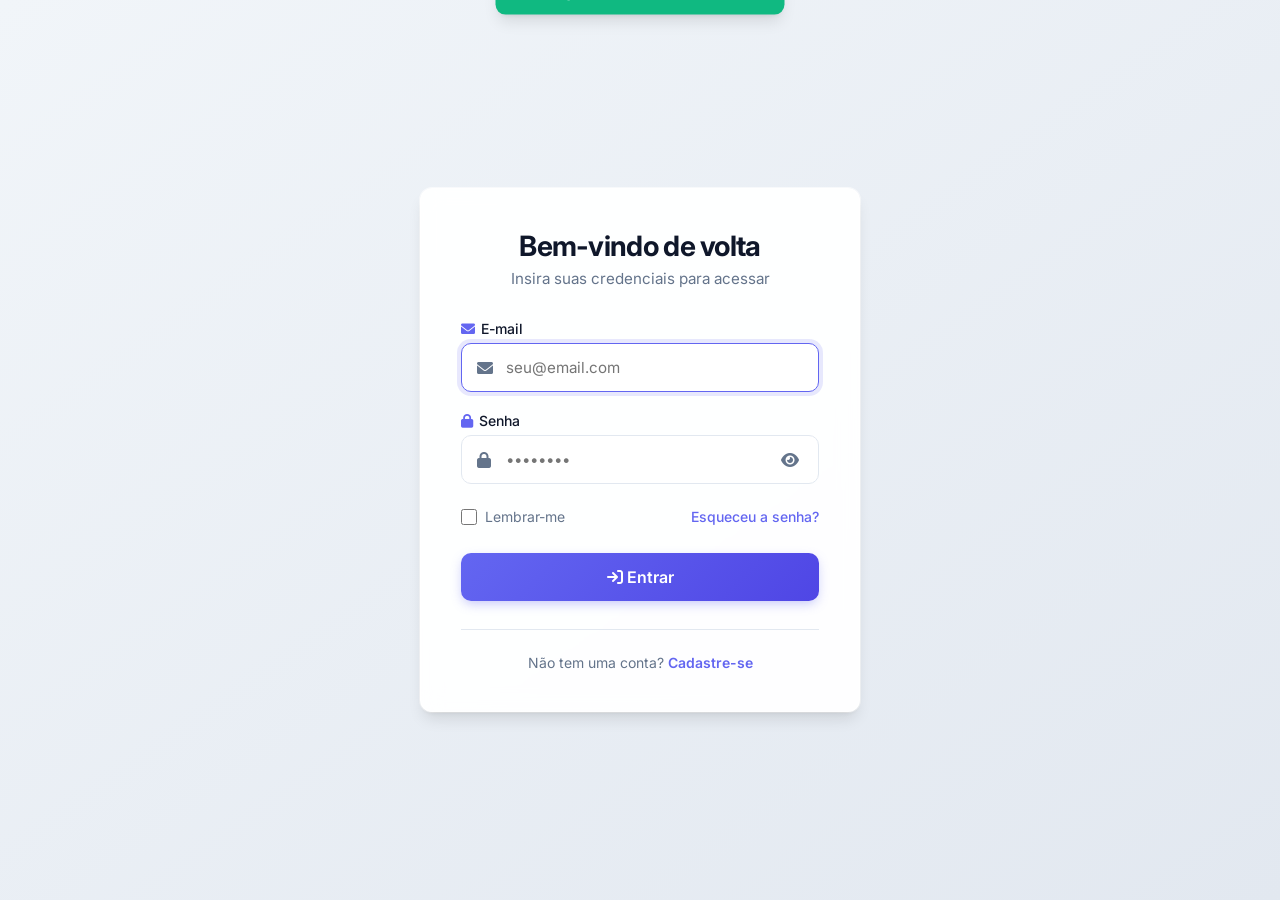
==== index.html @ b6745d06 "subindo first commit gitlab" ====
<!DOCTYPE html>
<html lang="pt-BR">
<head>
    <meta charset="UTF-8">
    <meta name="viewport" content="width=device-width, initial-scale=1.0">
    <title>Login | Acesso Profissional</title>
    
    <!-- Fonte moderna -->
    <link rel="preconnect" href="https://fonts.googleapis.com">
    <link rel="preconnect" href="https://fonts.gstatic.com" crossorigin>
    <link href="https://fonts.googleapis.com/css2?family=Inter:opsz,wght@14..32,400;14..32,500;14..32,600;14..32,700&display=swap" rel="stylesheet">
    
    <!-- Ícones Font Awesome -->
    <link rel="stylesheet" href="https://cdnjs.cloudflare.com/ajax/libs/font-awesome/6.0.0-beta3/css/all.min.css">
    
    <!-- CSS externo -->
    <link rel="stylesheet" href="style.css">
</head>
<body>

    <!-- Toast de sucesso -->
    <div class="toast" id="toast">
        <i class="fas fa-check-circle"></i>
        <span id="toastMessage">Login realizado com sucesso!</span>
    </div>

    <!-- Card de Login -->
    <div class="login-card">
        <div class="login-header">
            <h1>Bem-vindo de volta</h1>
            <p>Insira suas credenciais para acessar</p>
        </div>

        <form class="login-form" id="loginForm" novalidate>
            <!-- Campo Email -->
            <div class="input-group">
                <label for="email">
                    <i class="fas fa-envelope"></i>
                    E-mail
                </label>
                <div class="input-wrapper" id="emailWrapper">
                    <i class="fas fa-envelope input-icon"></i>
                    <input 
                        type="email" 
                        id="email" 
                        name="email" 
                        placeholder="seu@email.com" 
                        autocomplete="email"
                        required
                    >
                </div>
                <div class="error-message" id="emailError">
                    <i class="fas fa-circle-exclamation"></i>
                    <span>Por favor, insira um e-mail válido.</span>
                </div>
            </div>

            <!-- Campo Senha -->
            <div class="input-group">
                <label for="password">
                    <i class="fas fa-lock"></i>
                    Senha
                </label>
                <div class="input-wrapper" id="passwordWrapper">
                    <i class="fas fa-lock input-icon"></i>
                    <input 
                        type="password" 
                        id="password" 
                        name="password" 
                        placeholder="••••••••" 
                        autocomplete="current-password"
                        required
                    >
                    <button type="button" class="toggle-password" id="togglePassword" aria-label="Mostrar senha">
                        <i class="fas fa-eye"></i>
                    </button>
                </div>
                <div class="error-message" id="passwordError">
                    <i class="fas fa-circle-exclamation"></i>
                    <span>A senha deve ter pelo menos 6 caracteres.</span>
                </div>
            </div>

            <!-- Opções -->
            <div class="form-options">
                <label class="checkbox-label">
                    <input type="checkbox" id="rememberMe" name="rememberMe">
                    Lembrar-me
                </label>
                <a href="#" class="forgot-link">Esqueceu a senha?</a>
            </div>

            <!-- Botão de Login -->
            <button type="submit" class="btn-login" id="loginBtn">
                <span class="spinner"></span>
                <span class="btn-text">
                    <i class="fas fa-arrow-right-to-bracket"></i>
                    Entrar
                </span>
            </button>
        </form>

        <div class="login-footer">
            Não tem uma conta? <a href="#">Cadastre-se</a>
        </div>
    </div>

    <!-- JS externo -->
    <script src="script.js"></script>
</body>
</html>
---- style.css ----
/* ============================================
   RESET E VARIÁVEIS GLOBAIS
   ============================================ */
* {
    margin: 0;
    padding: 0;
    box-sizing: border-box;
}

:root {
    --primary: #6366f1;
    --primary-dark: #4f46e5;
    --primary-light: #818cf8;
    --gray-bg: #f8fafc;
    --gray-border: #e2e8f0;
    --gray-text: #64748b;
    --dark-text: #0f172a;
    --error: #ef4444;
    --success: #10b981;
    --shadow-sm: 0 1px 2px 0 rgb(0 0 0 / 0.05);
    --shadow-md: 0 4px 6px -1px rgb(0 0 0 / 0.1), 0 2px 4px -2px rgb(0 0 0 / 0.1);
    --shadow-lg: 0 10px 15px -3px rgb(0 0 0 / 0.1), 0 4px 6px -4px rgb(0 0 0 / 0.1);
    --radius: 12px;
}

body {
    font-family: 'Inter', sans-serif;
    background: linear-gradient(145deg, #f1f5f9 0%, #e2e8f0 100%);
    min-height: 100vh;
    display: flex;
    align-items: center;
    justify-content: center;
    padding: 1.5rem;
    color: var(--dark-text);
}

/* ============================================
   CARD PRINCIPAL
   ============================================ */
.login-card {
    background: rgba(255, 255, 255, 0.95);
    backdrop-filter: blur(10px);
    -webkit-backdrop-filter: blur(10px);
    border-radius: var(--radius);
    box-shadow: var(--shadow-lg), 0 0 0 1px rgba(255, 255, 255, 0.6);
    width: 100%;
    max-width: 440px;
    padding: 2.5rem;
    transition: transform 0.2s ease, box-shadow 0.2s ease;
    border: 1px solid rgba(255, 255, 255, 0.8);
}

.login-card:hover {
    box-shadow: 0 20px 25px -5px rgb(0 0 0 / 0.1), 0 8px 10px -6px rgb(0 0 0 / 0.1);
}

/* ============================================
   CABEÇALHO
   ============================================ */
.login-header {
    text-align: center;
    margin-bottom: 2rem;
}

.login-header .logo {
    display: inline-flex;
    align-items: center;
    justify-content: center;
    width: 56px;
    height: 56px;
    background: linear-gradient(135deg, var(--primary) 0%, var(--primary-dark) 100%);
    border-radius: 16px;
    color: white;
    font-size: 1.75rem;
    margin-bottom: 1rem;
    box-shadow: 0 8px 16px -4px rgba(99, 102, 241, 0.3);
}

.login-header h1 {
    font-size: 1.75rem;
    font-weight: 700;
    letter-spacing: -0.025em;
    color: var(--dark-text);
    margin-bottom: 0.375rem;
}

.login-header p {
    color: var(--gray-text);
    font-size: 0.95rem;
    font-weight: 400;
}

/* ============================================
   FORMULÁRIO
   ============================================ */
.login-form {
    display: flex;
    flex-direction: column;
    gap: 1.25rem;
}

.input-group {
    display: flex;
    flex-direction: column;
    gap: 0.375rem;
}

.input-group label {
    font-size: 0.875rem;
    font-weight: 500;
    color: var(--dark-text);
    display: flex;
    align-items: center;
    gap: 0.375rem;
}

.input-group label i {
    color: var(--primary);
    font-size: 0.875rem;
}

.input-wrapper {
    position: relative;
    display: flex;
    align-items: center;
}

.input-wrapper i.input-icon {
    position: absolute;
    left: 1rem;
    color: var(--gray-text);
    font-size: 1rem;
    transition: color 0.2s;
    pointer-events: none;
}

.input-wrapper input {
    width: 100%;
    padding: 0.875rem 1rem 0.875rem 2.75rem;
    font-family: 'Inter', sans-serif;
    font-size: 0.95rem;
    border: 1.5px solid var(--gray-border);
    border-radius: 10px;
    background: white;
    transition: all 0.2s ease;
    color: var(--dark-text);
    outline: none;
}

.input-wrapper input:hover {
    border-color: #cbd5e1;
}

.input-wrapper input:focus {
    border-color: var(--primary);
    box-shadow: 0 0 0 4px rgba(99, 102, 241, 0.15);
}

.input-wrapper input:focus + i.input-icon {
    color: var(--primary);
}

/* Estado de erro */
.input-wrapper.error input {
    border-color: var(--error);
    box-shadow: 0 0 0 4px rgba(239, 68, 68, 0.1);
}

.input-wrapper.error i.input-icon {
    color: var(--error);
}

.error-message {
    font-size: 0.75rem;
    color: var(--error);
    margin-top: 0.25rem;
    display: none;
    align-items: center;
    gap: 0.25rem;
}

.error-message.show {
    display: flex;
}

/* ============================================
   BOTÃO DE MOSTRAR SENHA
   ============================================ */
.toggle-password {
    position: absolute;
    right: 1rem;
    background: none;
    border: none;
    color: var(--gray-text);
    cursor: pointer;
    font-size: 1rem;
    padding: 0.25rem;
    display: flex;
    align-items: center;
    justify-content: center;
    transition: color 0.2s;
}

.toggle-password:hover {
    color: var(--primary);
}

/* ============================================
   OPÇÕES EXTRAS
   ============================================ */
.form-options {
    display: flex;
    align-items: center;
    justify-content: space-between;
    margin-top: 0.25rem;
}

.checkbox-label {
    display: flex;
    align-items: center;
    gap: 0.5rem;
    font-size: 0.875rem;
    color: var(--gray-text);
    cursor: pointer;
    user-select: none;
}

.checkbox-label input[type="checkbox"] {
    width: 1rem;
    height: 1rem;
    accent-color: var(--primary);
    cursor: pointer;
    border-radius: 4px;
}

.forgot-link {
    font-size: 0.875rem;
    color: var(--primary);
    text-decoration: none;
    font-weight: 500;
    transition: color 0.2s;
}

.forgot-link:hover {
    color: var(--primary-dark);
    text-decoration: underline;
}

/* ============================================
   BOTÃO DE LOGIN
   ============================================ */
.btn-login {
    width: 100%;
    padding: 0.875rem 1.5rem;
    background: linear-gradient(135deg, var(--primary) 0%, var(--primary-dark) 100%);
    color: white;
    border: none;
    border-radius: 10px;
    font-family: 'Inter', sans-serif;
    font-size: 1rem;
    font-weight: 600;
    cursor: pointer;
    transition: all 0.2s ease;
    display: flex;
    align-items: center;
    justify-content: center;
    gap: 0.5rem;
    box-shadow: 0 4px 12px -2px rgba(99, 102, 241, 0.4);
    margin-top: 0.5rem;
    position: relative;
    overflow: hidden;
}

.btn-login:hover:not(:disabled) {
    transform: translateY(-1px);
    box-shadow: 0 8px 20px -4px rgba(99, 102, 241, 0.5);
    background: linear-gradient(135deg, var(--primary-light) 0%, var(--primary) 100%);
}

.btn-login:active:not(:disabled) {
    transform: translateY(0);
    box-shadow: 0 2px 8px -2px rgba(99, 102, 241, 0.4);
}

.btn-login:disabled {
    opacity: 0.7;
    cursor: not-allowed;
}

.btn-login .spinner {
    display: none;
    width: 1.25rem;
    height: 1.25rem;
    border: 2px solid rgba(255, 255, 255, 0.3);
    border-top-color: white;
    border-radius: 50%;
    animation: spin 0.8s linear infinite;
}

.btn-login.loading .spinner {
    display: inline-block;
}

.btn-login.loading .btn-text {
    display: none;
}

@keyframes spin {
    to { transform: rotate(360deg); }
}

/* ============================================
   RODAPÉ DO CARD
   ============================================ */
.login-footer {
    margin-top: 1.75rem;
    text-align: center;
    font-size: 0.875rem;
    color: var(--gray-text);
    border-top: 1px solid var(--gray-border);
    padding-top: 1.5rem;
}

.login-footer a {
    color: var(--primary);
    text-decoration: none;
    font-weight: 600;
    transition: color 0.2s;
}

.login-footer a:hover {
    color: var(--primary-dark);
    text-decoration: underline;
}

/* ============================================
   TOAST (MENSAGEM DE SUCESSO)
   ============================================ */
.toast {
    position: fixed;
    top: 1.5rem;
    left: 50%;
    transform: translateX(-50%) translateY(-120%);
    background: var(--success);
    color: white;
    padding: 0.875rem 1.5rem;
    border-radius: 10px;
    font-weight: 500;
    font-size: 0.95rem;
    box-shadow: var(--shadow-lg);
    display: flex;
    align-items: center;
    gap: 0.5rem;
    transition: transform 0.3s ease;
    z-index: 1000;
}

.toast.show {
    transform: translateX(-50%) translateY(0);
}

.toast i {
    font-size: 1.1rem;
}

/* ============================================
   RESPONSIVIDADE
   ============================================ */
@media (max-width: 480px) {
    .login-card {
        padding: 1.75rem;
    }

    .login-header h1 {
        font-size: 1.5rem;
    }

    .form-options {
        flex-direction: column;
        align-items: flex-start;
        gap: 0.75rem;
    }
}
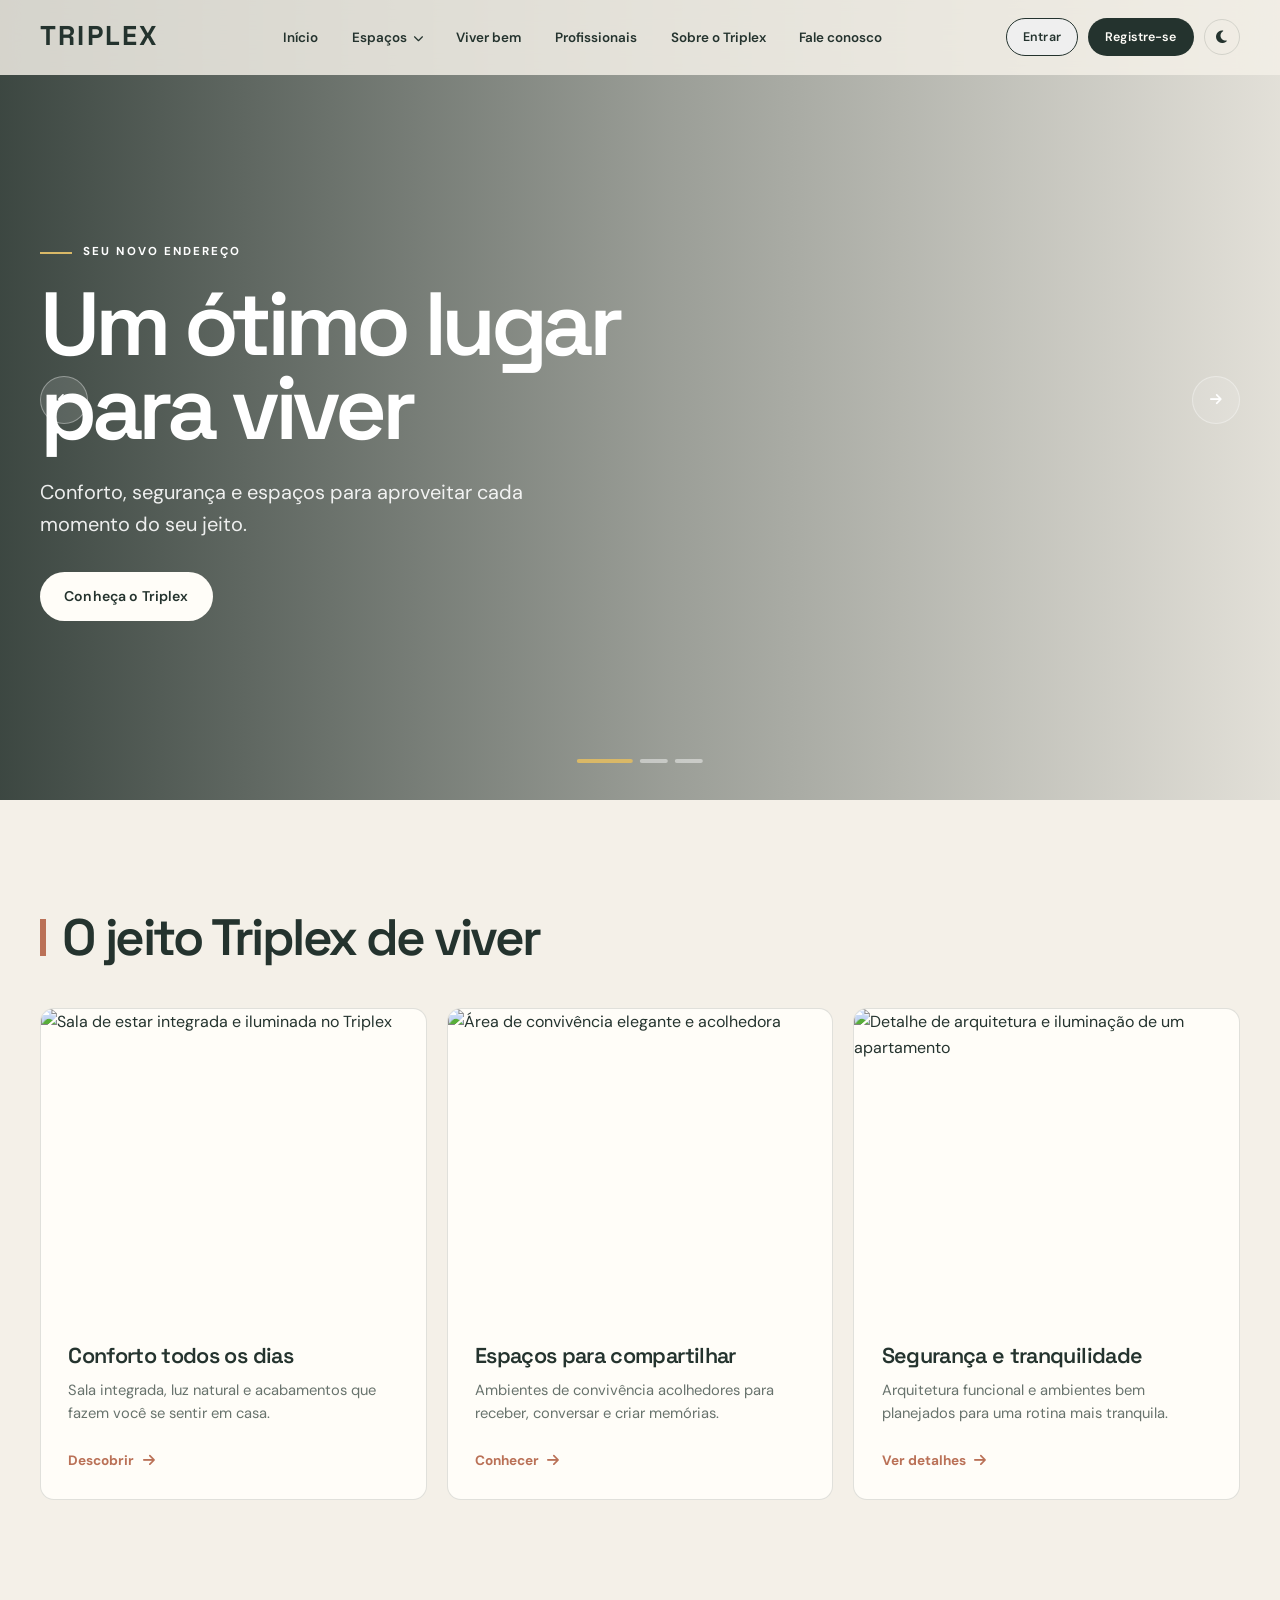
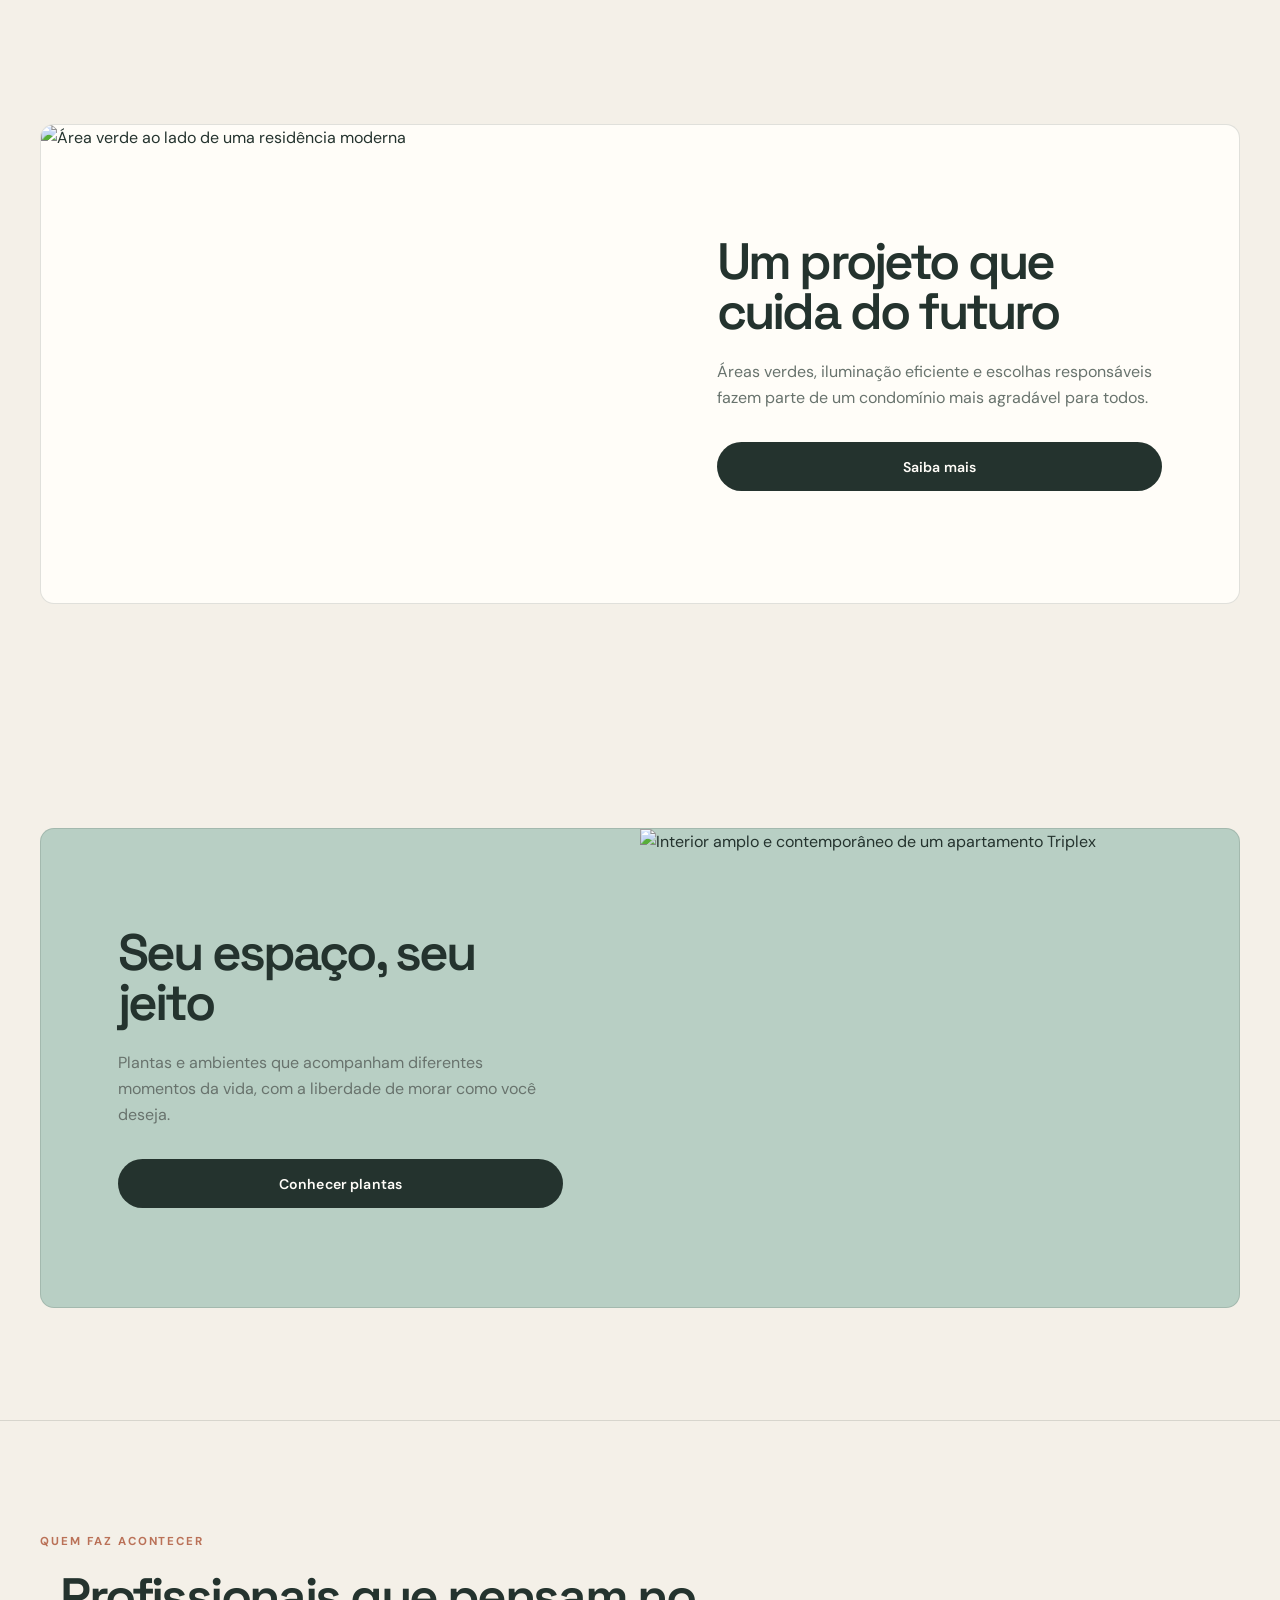
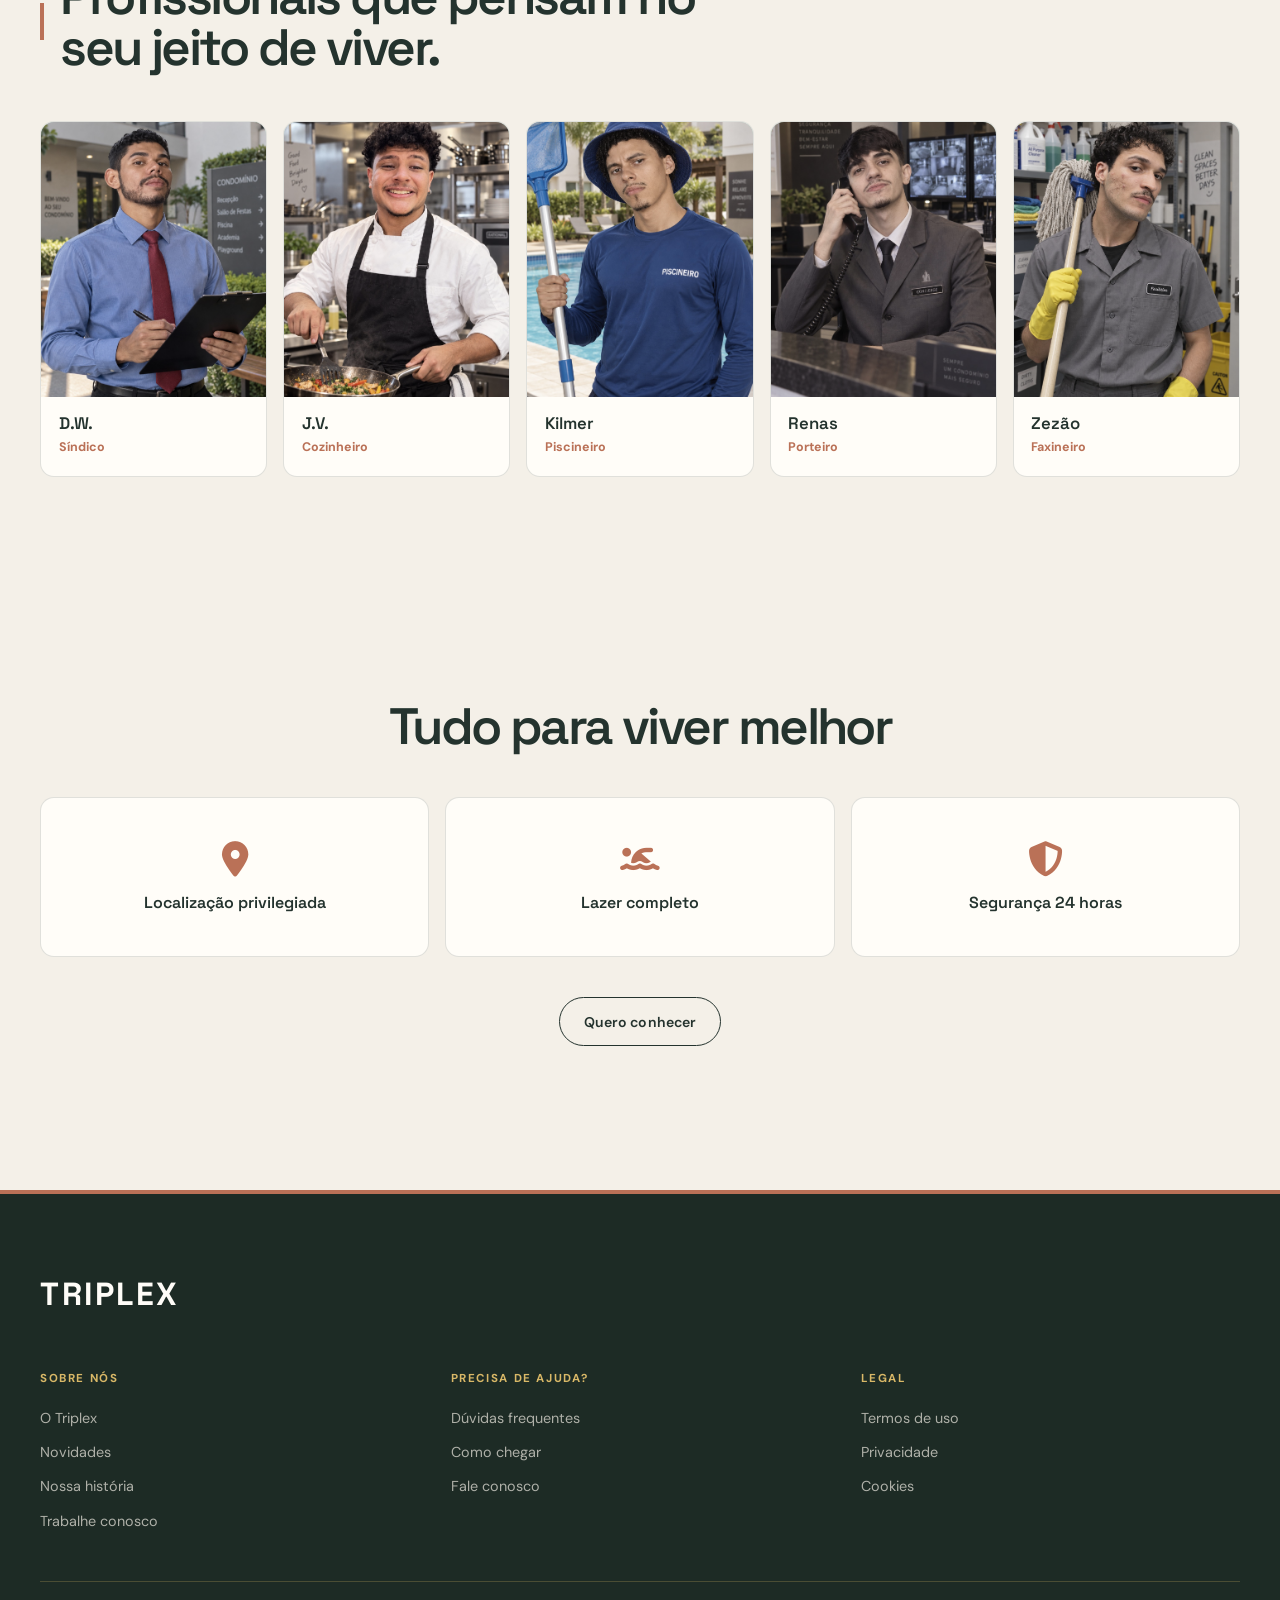
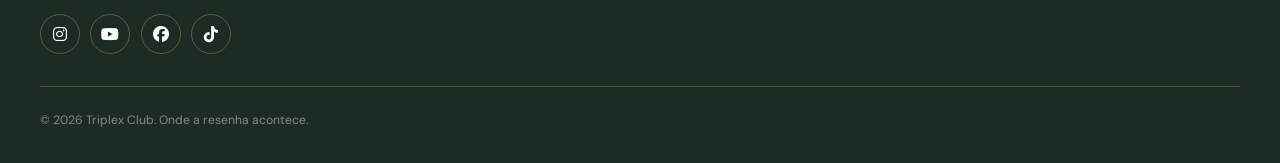
==== commit 89dfd9ed: "subindo" ====
--- a/index.html
+++ b/index.html
@@ -3,109 +3,284 @@
 <head>
     <meta charset="UTF-8">
     <meta name="viewport" content="width=device-width, initial-scale=1.0">
-    <title>Login | Acesso Profissional</title>
+    <title>Triplex | Um ótimo lugar para viver</title>
+    <meta name="description" content="Triplex: um condomínio pensado para viver bem, com conforto, segurança e praticidade.">
     
-    <!-- Fonte moderna -->
     <link rel="preconnect" href="https://fonts.googleapis.com">
     <link rel="preconnect" href="https://fonts.gstatic.com" crossorigin>
-    <link href="https://fonts.googleapis.com/css2?family=Inter:opsz,wght@14..32,400;14..32,500;14..32,600;14..32,700&display=swap" rel="stylesheet">
-    
-    <!-- Ícones Font Awesome -->
-    <link rel="stylesheet" href="https://cdnjs.cloudflare.com/ajax/libs/font-awesome/6.0.0-beta3/css/all.min.css">
-    
-    <!-- CSS externo -->
+    <link href="https://fonts.googleapis.com/css2?family=Poppins:wght@400;600;800;900&display=swap" rel="stylesheet">
+    <link rel="stylesheet" href="https://cdnjs.cloudflare.com/ajax/libs/font-awesome/6.5.0/css/all.min.css">
     <link rel="stylesheet" href="style.css">
 </head>
 <body>
 
-    <!-- Toast de sucesso -->
-    <div class="toast" id="toast">
-        <i class="fas fa-check-circle"></i>
-        <span id="toastMessage">Login realizado com sucesso!</span>
-    </div>
-
-    <!-- Card de Login -->
-    <div class="login-card">
-        <div class="login-header">
-            <h1>Bem-vindo de volta</h1>
-            <p>Insira suas credenciais para acessar</p>
-        </div>
-
-        <form class="login-form" id="loginForm" novalidate>
-            <!-- Campo Email -->
-            <div class="input-group">
-                <label for="email">
-                    <i class="fas fa-envelope"></i>
-                    E-mail
-                </label>
-                <div class="input-wrapper" id="emailWrapper">
-                    <i class="fas fa-envelope input-icon"></i>
-                    <input 
-                        type="email" 
-                        id="email" 
-                        name="email" 
-                        placeholder="seu@email.com" 
-                        autocomplete="email"
-                        required
-                    >
-                </div>
-                <div class="error-message" id="emailError">
-                    <i class="fas fa-circle-exclamation"></i>
-                    <span>Por favor, insira um e-mail válido.</span>
-                </div>
-            </div>
-
-            <!-- Campo Senha -->
-            <div class="input-group">
-                <label for="password">
-                    <i class="fas fa-lock"></i>
-                    Senha
-                </label>
-                <div class="input-wrapper" id="passwordWrapper">
-                    <i class="fas fa-lock input-icon"></i>
-                    <input 
-                        type="password" 
-                        id="password" 
-                        name="password" 
-                        placeholder="••••••••" 
-                        autocomplete="current-password"
-                        required
-                    >
-                    <button type="button" class="toggle-password" id="togglePassword" aria-label="Mostrar senha">
-                        <i class="fas fa-eye"></i>
-                    </button>
-                </div>
-                <div class="error-message" id="passwordError">
-                    <i class="fas fa-circle-exclamation"></i>
-                    <span>A senha deve ter pelo menos 6 caracteres.</span>
-                </div>
-            </div>
-
-            <!-- Opções -->
-            <div class="form-options">
-                <label class="checkbox-label">
-                    <input type="checkbox" id="rememberMe" name="rememberMe">
-                    Lembrar-me
-                </label>
-                <a href="#" class="forgot-link">Esqueceu a senha?</a>
-            </div>
-
-            <!-- Botão de Login -->
-            <button type="submit" class="btn-login" id="loginBtn">
-                <span class="spinner"></span>
-                <span class="btn-text">
-                    <i class="fas fa-arrow-right-to-bracket"></i>
-                    Entrar
-                </span>
-            </button>
-        </form>
-
-        <div class="login-footer">
-            Não tem uma conta? <a href="#">Cadastre-se</a>
-        </div>
-    </div>
-
-    <!-- JS externo -->
+    <!-- ============ HEADER (igual estrutura Coca-Cola) ============ -->
+    <header class="header" id="header">
+        <div class="header__container">
+            <a href="#" class="header__logo">
+                <span class="brand-wordmark">TRIPLEX</span>
+            </a>
+
+            <nav class="header__nav" id="navMenu">
+                <ul>
+                    <li><a href="#home">Início</a></li>
+                    <li class="has-submenu">
+                        <a href="#espacos">Espaços <i class="fas fa-chevron-down"></i></a>
+                        <ul class="submenu">
+                            <li><a href="#espacos">Apartamentos</a></li>
+                            <li><a href="#espacos">Área de lazer</a></li>
+                            <li><a href="#espacos">Convivência</a></li>
+                        </ul>
+                    </li>
+                    <li><a href="#espacos">Viver bem</a></li>
+                    <li><a href="#profissionais">Profissionais</a></li>
+                    <li><a href="sobre.html">Sobre o Triplex</a></li>
+                    <li><a href="#contato">Fale conosco</a></li>
+                </ul>
+            </nav>
+
+            <div class="header__actions">
+                <button class="btn btn--outline" type="button" data-auth-action="login">Entrar</button>
+                <button class="btn btn--primary" type="button" data-auth-action="register">Registre-se</button>
+                <button class="theme-toggle" id="themeToggle" type="button" aria-label="Ativar modo noturno" aria-pressed="false">
+                    <i class="fas fa-moon" aria-hidden="true"></i>
+                </button>
+                <button class="header__menu-toggle" id="menuToggle">
+                    <i class="fas fa-bars"></i>
+                </button>
+            </div>
+        </div>
+    </header>
+
+    <!-- ============ HERO CARROSSEL (igual Coca-Cola) ============ -->
+    <section class="hero" id="home">
+        <div class="hero__slider" id="heroSlider">
+            
+            <div class="hero__slide is-active" style="background-image: url('https://images.unsplash.com/photo-1600607687920-4e2a09cf159d?auto=format&fit=crop&w=1800&q=88');">
+                <div class="hero__content">
+                    <p class="hero__pretitle">SEU NOVO ENDEREÇO</p>
+                    <h1 class="hero__title">Um ótimo lugar para viver</h1>
+                    <p class="hero__description">Conforto, segurança e espaços para aproveitar cada momento do seu jeito.</p>
+                    <a href="#espacos" class="btn btn--light">Conheça o Triplex</a>
+                </div>
+            </div>
+
+            <div class="hero__slide" style="background-image: url('https://images.unsplash.com/photo-1600585154340-be6161a56a0c?auto=format&fit=crop&w=1800&q=88');">
+                <div class="hero__content">
+                    <p class="hero__pretitle">VIVER COM LEVEZA</p>
+                    <h1 class="hero__title">Tudo perto de você</h1>
+                    <p class="hero__description">Um projeto inteligente para deixar sua rotina mais prática e tranquila.</p>
+                    <a href="#espacos" class="btn btn--light">Ver diferenciais</a>
+                </div>
+            </div>
+
+            <div class="hero__slide" style="background-image: url('https://images.unsplash.com/photo-1600566753086-00f18fb6b3ea?auto=format&fit=crop&w=1800&q=88');">
+                <div class="hero__content">
+                    <p class="hero__pretitle">FEITO PARA CONVIVER</p>
+                    <h1 class="hero__title">Mais que um apartamento</h1>
+                    <p class="hero__description">Um lugar para construir histórias, receber amigos e chamar de lar.</p>
+                    <a href="#contato" class="btn btn--light">Fale com a gente</a>
+                </div>
+            </div>
+
+            <button class="hero__arrow hero__arrow--prev" id="heroPrev" aria-label="Slide anterior"><i class="fas fa-arrow-left"></i></button>
+            <button class="hero__arrow hero__arrow--next" id="heroNext" aria-label="Próximo slide"><i class="fas fa-arrow-right"></i></button>
+        </div>
+        <!-- Indicadores do carrossel -->
+        <div class="hero__dots" id="heroDots"></div>
+    </section>
+
+    <!-- ============ DIFERENCIAIS ============ -->
+    <section class="section" id="espacos">
+        <h2 class="section__title">O jeito Triplex de viver</h2>
+        
+        <div class="grid grid--3">
+            <a href="#" class="card">
+                <div class="card__image">
+                    <img src="https://images.unsplash.com/photo-1600607687939-ce8a6c25118c?auto=format&fit=crop&w=900&q=88" alt="Sala de estar integrada e iluminada no Triplex">
+                </div>
+                <div class="card__content">
+                    <h3>Conforto todos os dias</h3>
+                    <p>Sala integrada, luz natural e acabamentos que fazem você se sentir em casa.</p>
+                    <span class="card__link">Descobrir <i class="fas fa-arrow-right"></i></span>
+                </div>
+            </a>
+
+            <a href="#" class="card">
+                <div class="card__image">
+                    <img src="https://images.unsplash.com/photo-1600210492486-724fe5c67fb0?auto=format&fit=crop&w=900&q=88" alt="Área de convivência elegante e acolhedora">
+                </div>
+                <div class="card__content">
+                    <h3>Espaços para compartilhar</h3>
+                    <p>Ambientes de convivência acolhedores para receber, conversar e criar memórias.</p>
+                    <span class="card__link">Conhecer <i class="fas fa-arrow-right"></i></span>
+                </div>
+            </a>
+
+            <a href="#" class="card">
+                <div class="card__image">
+                    <img src="https://images.unsplash.com/photo-1600566753190-17f0baa2a6c3?auto=format&fit=crop&w=900&q=88" alt="Detalhe de arquitetura e iluminação de um apartamento">
+                </div>
+                <div class="card__content">
+                    <h3>Segurança e tranquilidade</h3>
+                    <p>Arquitetura funcional e ambientes bem planejados para uma rotina mais tranquila.</p>
+                    <span class="card__link">Ver detalhes <i class="fas fa-arrow-right"></i></span>
+                </div>
+            </a>
+        </div>
+    </section>
+
+    <!-- ============ CARD GRANDE: Sustentabilidade ============ -->
+    <section class="section">
+        <div class="card-big card-big--left">
+            <div class="card-big__image">
+                <img src="https://images.unsplash.com/photo-1600607688969-a5bfcd646154?auto=format&fit=crop&w=1200&q=88" alt="Área verde ao lado de uma residência moderna">
+            </div>
+            <div class="card-big__content">
+                <h2>Um projeto que cuida do futuro</h2>
+                <p>Áreas verdes, iluminação eficiente e escolhas responsáveis fazem parte de um condomínio mais agradável para todos.</p>
+                <a href="#contato" class="btn btn--primary">Saiba mais</a>
+            </div>
+        </div>
+    </section>
+
+    <!-- ============ CARD GRANDE: Loja ============ -->
+    <section class="section">
+        <div class="card-big card-big--right">
+            <div class="card-big__content">
+                <h2>Seu espaço, seu jeito</h2>
+                <p>Plantas e ambientes que acompanham diferentes momentos da vida, com a liberdade de morar como você deseja.</p>
+                <a href="#contato" class="btn btn--primary">Conhecer plantas</a>
+            </div>
+            <div class="card-big__image">
+                <img src="https://images.unsplash.com/photo-1600607687920-4e2a09cf159d?auto=format&fit=crop&w=1200&q=88" alt="Interior amplo e contemporâneo de um apartamento Triplex">
+            </div>
+        </div>
+    </section>
+
+    <!-- ============ PROFISSIONAIS ============ -->
+    <section class="section professionals" id="profissionais">
+        <div class="section__title-wrap">
+            <p class="about-kicker">Quem faz acontecer</p>
+            <h2 class="section__title">Profissionais que pensam no seu jeito de viver.</h2>
+        </div>
+        <div class="professionals__grid">
+            <article class="professional-card">
+                <div class="professional-card__photo">
+                    <img src="assets/dw.jpeg" alt="D.W., síndico do Triplex">
+                </div>
+                <div class="professional-card__content">
+                    <h3>D.W.</h3>
+                    <p>Síndico</p>
+                </div>
+            </article>
+            <article class="professional-card">
+                <div class="professional-card__photo">
+                    <img src="assets/jv.jpeg" alt="J.V., cozinheiro do Triplex">
+                </div>
+                <div class="professional-card__content">
+                    <h3>J.V.</h3>
+                    <p>Cozinheiro</p>
+                </div>
+            </article>
+            <article class="professional-card">
+                <div class="professional-card__photo">
+                    <img src="assets/kilmer.jpeg" alt="Kilmer, piscineiro do Triplex">
+                </div>
+                <div class="professional-card__content">
+                    <h3>Kilmer</h3>
+                    <p>Piscineiro</p>
+                </div>
+            </article>
+            <article class="professional-card">
+                <div class="professional-card__photo">
+                    <img src="assets/renas.jpeg" alt="Renas, porteiro do Triplex">
+                </div>
+                <div class="professional-card__content">
+                    <h3>Renas</h3>
+                    <p>Porteiro</p>
+                </div>
+            </article>
+            <article class="professional-card">
+                <div class="professional-card__photo">
+                    <img src="assets/zezao.jpeg" alt="Zezão, faxineiro do Triplex">
+                </div>
+                <div class="professional-card__content">
+                    <h3>Zezão</h3>
+                    <p>Faxineiro</p>
+                </div>
+            </article>
+        </div>
+    </section>
+
+    <!-- ============ BENEFÍCIOS ============ -->
+    <section class="section brands">
+        <h2 class="section__title">Tudo para viver melhor</h2>
+        <div class="brands__grid">
+            <a href="#" class="brands__item">
+                <i class="fas fa-location-dot" aria-hidden="true"></i>
+                <span>Localização privilegiada</span>
+            </a>
+            <a href="#" class="brands__item">
+                <i class="fas fa-person-swimming" aria-hidden="true"></i>
+                <span>Lazer completo</span>
+            </a>
+            <a href="#" class="brands__item">
+                <i class="fas fa-shield-halved" aria-hidden="true"></i>
+                <span>Segurança 24 horas</span>
+            </a>
+        </div>
+        <div class="brands__cta">
+            <a href="#contato" class="btn btn--outline">Quero conhecer</a>
+        </div>
+    </section>
+
+    <!-- ============ FOOTER ============ -->
+    <footer class="footer" id="contato">
+        <div class="footer__container">
+            <div class="footer__brand">
+                <span>TRIPLEX</span>
+            </div>
+
+            <div class="footer__links">
+                <div>
+                    <h4>Sobre nós</h4>
+                    <ul>
+                        <li><a href="sobre.html">O Triplex</a></li>
+                        <li><a href="#">Novidades</a></li>
+                        <li><a href="sobre.html">Nossa história</a></li>
+                        <li><a href="#contato">Trabalhe conosco</a></li>
+                    </ul>
+                </div>
+                <div>
+                    <h4>Precisa de ajuda?</h4>
+                    <ul>
+                        <li><a href="#">Dúvidas frequentes</a></li>
+                        <li><a href="#">Como chegar</a></li>
+                        <li><a href="#contato">Fale conosco</a></li>
+                    </ul>
+                </div>
+                <div>
+                    <h4>Legal</h4>
+                    <ul>
+                        <li><a href="#">Termos de uso</a></li>
+                        <li><a href="#">Privacidade</a></li>
+                        <li><a href="#">Cookies</a></li>
+                    </ul>
+                </div>
+            </div>
+
+            <div class="footer__social">
+                <a href="#" aria-label="Instagram"><i class="fab fa-instagram"></i></a>
+                <a href="#" aria-label="YouTube"><i class="fab fa-youtube"></i></a>
+                <a href="#" aria-label="Facebook"><i class="fab fa-facebook"></i></a>
+                <a href="#" aria-label="TikTok"><i class="fab fa-tiktok"></i></a>
+            </div>
+
+            <p class="footer__copyright">© 2026 Triplex Club. Onde a resenha acontece.</p>
+        </div>
+    </footer>
+
     <script src="script.js"></script>
 </body>
 </html>
--- a/style.css
+++ b/style.css
@@ -1,383 +1,279 @@
-/* ============================================
-   RESET E VARIÁVEIS GLOBAIS
-   ============================================ */
-* {
-    margin: 0;
-    padding: 0;
-    box-sizing: border-box;
-}
+@import url('https://fonts.googleapis.com/css2?family=DM+Sans:wght@400;500;600;700&family=Space+Grotesk:wght@500;600;700&display=swap');
+
+* { margin: 0; padding: 0; box-sizing: border-box; }
 
 :root {
-    --primary: #6366f1;
-    --primary-dark: #4f46e5;
-    --primary-light: #818cf8;
-    --gray-bg: #f8fafc;
-    --gray-border: #e2e8f0;
-    --gray-text: #64748b;
-    --dark-text: #0f172a;
-    --error: #ef4444;
-    --success: #10b981;
-    --shadow-sm: 0 1px 2px 0 rgb(0 0 0 / 0.05);
-    --shadow-md: 0 4px 6px -1px rgb(0 0 0 / 0.1), 0 2px 4px -2px rgb(0 0 0 / 0.1);
-    --shadow-lg: 0 10px 15px -3px rgb(0 0 0 / 0.1), 0 4px 6px -4px rgb(0 0 0 / 0.1);
-    --radius: 12px;
-}
-
-body {
-    font-family: 'Inter', sans-serif;
-    background: linear-gradient(145deg, #f1f5f9 0%, #e2e8f0 100%);
-    min-height: 100vh;
-    display: flex;
-    align-items: center;
-    justify-content: center;
-    padding: 1.5rem;
-    color: var(--dark-text);
-}
-
-/* ============================================
-   CARD PRINCIPAL
-   ============================================ */
-.login-card {
-    background: rgba(255, 255, 255, 0.95);
-    backdrop-filter: blur(10px);
-    -webkit-backdrop-filter: blur(10px);
-    border-radius: var(--radius);
-    box-shadow: var(--shadow-lg), 0 0 0 1px rgba(255, 255, 255, 0.6);
-    width: 100%;
-    max-width: 440px;
-    padding: 2.5rem;
-    transition: transform 0.2s ease, box-shadow 0.2s ease;
-    border: 1px solid rgba(255, 255, 255, 0.8);
-}
-
-.login-card:hover {
-    box-shadow: 0 20px 25px -5px rgb(0 0 0 / 0.1), 0 8px 10px -6px rgb(0 0 0 / 0.1);
-}
-
-/* ============================================
-   CABEÇALHO
-   ============================================ */
-.login-header {
-    text-align: center;
-    margin-bottom: 2rem;
-}
-
-.login-header .logo {
-    display: inline-flex;
-    align-items: center;
-    justify-content: center;
-    width: 56px;
-    height: 56px;
-    background: linear-gradient(135deg, var(--primary) 0%, var(--primary-dark) 100%);
-    border-radius: 16px;
-    color: white;
-    font-size: 1.75rem;
-    margin-bottom: 1rem;
-    box-shadow: 0 8px 16px -4px rgba(99, 102, 241, 0.3);
-}
-
-.login-header h1 {
-    font-size: 1.75rem;
-    font-weight: 700;
-    letter-spacing: -0.025em;
-    color: var(--dark-text);
-    margin-bottom: 0.375rem;
-}
-
-.login-header p {
-    color: var(--gray-text);
-    font-size: 0.95rem;
-    font-weight: 400;
-}
-
-/* ============================================
-   FORMULÁRIO
-   ============================================ */
-.login-form {
-    display: flex;
-    flex-direction: column;
-    gap: 1.25rem;
-}
-
-.input-group {
-    display: flex;
-    flex-direction: column;
-    gap: 0.375rem;
-}
-
-.input-group label {
-    font-size: 0.875rem;
-    font-weight: 500;
-    color: var(--dark-text);
-    display: flex;
-    align-items: center;
-    gap: 0.375rem;
-}
-
-.input-group label i {
-    color: var(--primary);
-    font-size: 0.875rem;
-}
-
-.input-wrapper {
-    position: relative;
-    display: flex;
-    align-items: center;
-}
-
-.input-wrapper i.input-icon {
-    position: absolute;
-    left: 1rem;
-    color: var(--gray-text);
-    font-size: 1rem;
-    transition: color 0.2s;
-    pointer-events: none;
-}
-
-.input-wrapper input {
-    width: 100%;
-    padding: 0.875rem 1rem 0.875rem 2.75rem;
-    font-family: 'Inter', sans-serif;
-    font-size: 0.95rem;
-    border: 1.5px solid var(--gray-border);
-    border-radius: 10px;
-    background: white;
-    transition: all 0.2s ease;
-    color: var(--dark-text);
-    outline: none;
-}
-
-.input-wrapper input:hover {
-    border-color: #cbd5e1;
-}
-
-.input-wrapper input:focus {
-    border-color: var(--primary);
-    box-shadow: 0 0 0 4px rgba(99, 102, 241, 0.15);
-}
-
-.input-wrapper input:focus + i.input-icon {
-    color: var(--primary);
-}
-
-/* Estado de erro */
-.input-wrapper.error input {
-    border-color: var(--error);
-    box-shadow: 0 0 0 4px rgba(239, 68, 68, 0.1);
-}
-
-.input-wrapper.error i.input-icon {
-    color: var(--error);
-}
-
-.error-message {
-    font-size: 0.75rem;
-    color: var(--error);
-    margin-top: 0.25rem;
-    display: none;
-    align-items: center;
-    gap: 0.25rem;
-}
-
-.error-message.show {
-    display: flex;
-}
-
-/* ============================================
-   BOTÃO DE MOSTRAR SENHA
-   ============================================ */
-.toggle-password {
-    position: absolute;
-    right: 1rem;
-    background: none;
-    border: none;
-    color: var(--gray-text);
-    cursor: pointer;
-    font-size: 1rem;
-    padding: 0.25rem;
-    display: flex;
-    align-items: center;
-    justify-content: center;
-    transition: color 0.2s;
-}
-
-.toggle-password:hover {
-    color: var(--primary);
-}
-
-/* ============================================
-   OPÇÕES EXTRAS
-   ============================================ */
-.form-options {
-    display: flex;
-    align-items: center;
-    justify-content: space-between;
-    margin-top: 0.25rem;
-}
-
-.checkbox-label {
-    display: flex;
-    align-items: center;
-    gap: 0.5rem;
-    font-size: 0.875rem;
-    color: var(--gray-text);
-    cursor: pointer;
-    user-select: none;
-}
-
-.checkbox-label input[type="checkbox"] {
-    width: 1rem;
-    height: 1rem;
-    accent-color: var(--primary);
-    cursor: pointer;
-    border-radius: 4px;
-}
-
-.forgot-link {
-    font-size: 0.875rem;
-    color: var(--primary);
-    text-decoration: none;
-    font-weight: 500;
-    transition: color 0.2s;
-}
-
-.forgot-link:hover {
-    color: var(--primary-dark);
-    text-decoration: underline;
-}
-
-/* ============================================
-   BOTÃO DE LOGIN
-   ============================================ */
-.btn-login {
-    width: 100%;
-    padding: 0.875rem 1.5rem;
-    background: linear-gradient(135deg, var(--primary) 0%, var(--primary-dark) 100%);
-    color: white;
-    border: none;
-    border-radius: 10px;
-    font-family: 'Inter', sans-serif;
-    font-size: 1rem;
-    font-weight: 600;
-    cursor: pointer;
-    transition: all 0.2s ease;
-    display: flex;
-    align-items: center;
-    justify-content: center;
-    gap: 0.5rem;
-    box-shadow: 0 4px 12px -2px rgba(99, 102, 241, 0.4);
-    margin-top: 0.5rem;
-    position: relative;
-    overflow: hidden;
-}
-
-.btn-login:hover:not(:disabled) {
-    transform: translateY(-1px);
-    box-shadow: 0 8px 20px -4px rgba(99, 102, 241, 0.5);
-    background: linear-gradient(135deg, var(--primary-light) 0%, var(--primary) 100%);
-}
-
-.btn-login:active:not(:disabled) {
-    transform: translateY(0);
-    box-shadow: 0 2px 8px -2px rgba(99, 102, 241, 0.4);
-}
-
-.btn-login:disabled {
-    opacity: 0.7;
-    cursor: not-allowed;
-}
-
-.btn-login .spinner {
-    display: none;
-    width: 1.25rem;
-    height: 1.25rem;
-    border: 2px solid rgba(255, 255, 255, 0.3);
-    border-top-color: white;
-    border-radius: 50%;
-    animation: spin 0.8s linear infinite;
-}
-
-.btn-login.loading .spinner {
-    display: inline-block;
-}
-
-.btn-login.loading .btn-text {
-    display: none;
-}
-
-@keyframes spin {
-    to { transform: rotate(360deg); }
-}
-
-/* ============================================
-   RODAPÉ DO CARD
-   ============================================ */
-.login-footer {
-    margin-top: 1.75rem;
-    text-align: center;
-    font-size: 0.875rem;
-    color: var(--gray-text);
-    border-top: 1px solid var(--gray-border);
-    padding-top: 1.5rem;
-}
-
-.login-footer a {
-    color: var(--primary);
-    text-decoration: none;
-    font-weight: 600;
-    transition: color 0.2s;
-}
-
-.login-footer a:hover {
-    color: var(--primary-dark);
-    text-decoration: underline;
-}
-
-/* ============================================
-   TOAST (MENSAGEM DE SUCESSO)
-   ============================================ */
-.toast {
-    position: fixed;
-    top: 1.5rem;
-    left: 50%;
-    transform: translateX(-50%) translateY(-120%);
-    background: var(--success);
-    color: white;
-    padding: 0.875rem 1.5rem;
-    border-radius: 10px;
-    font-weight: 500;
-    font-size: 0.95rem;
-    box-shadow: var(--shadow-lg);
-    display: flex;
-    align-items: center;
-    gap: 0.5rem;
-    transition: transform 0.3s ease;
-    z-index: 1000;
-}
-
-.toast.show {
-    transform: translateX(-50%) translateY(0);
-}
-
-.toast i {
-    font-size: 1.1rem;
-}
-
-/* ============================================
-   RESPONSIVIDADE
-   ============================================ */
-@media (max-width: 480px) {
-    .login-card {
-        padding: 1.75rem;
-    }
-
-    .login-header h1 {
-        font-size: 1.5rem;
-    }
-
-    .form-options {
-        flex-direction: column;
-        align-items: flex-start;
-        gap: 0.75rem;
-    }
-}+    --ink: #24332e;
+    --paper: #f4f0e8;
+    --muted: #68736d;
+    --line: rgba(36, 51, 46, 0.14);
+    --yellow: #d9b867;
+    --orange: #ba7157;
+    --teal: #b8cfc4;
+    --teal-deep: #35665b;
+    --white: #fffdf8;
+    --radius: 14px;
+    --shadow: 0 18px 45px rgba(36, 51, 46, 0.12);
+    --ease: 0.35s cubic-bezier(0.2, 0.8, 0.2, 1);
+    --display: 'Space Grotesk', sans-serif;
+    --body: 'DM Sans', sans-serif;
+}
+
+body,
+.header,
+.card,
+.brands__item,
+.submenu,
+.card-big {
+    transition: background-color var(--ease), border-color var(--ease), color var(--ease), box-shadow var(--ease);
+}
+
+body.dark-mode {
+    --paper: #17221e;
+    --ink: #f2eee5;
+    --muted: #aeb9b1;
+    --line: rgba(242, 238, 229, 0.15);
+    --white: #22312b;
+    --shadow: 0 18px 45px rgba(0, 0, 0, 0.28);
+}
+
+html { scroll-behavior: smooth; }
+body { background: var(--paper); color: var(--ink); font-family: var(--body); line-height: 1.6; overflow-x: hidden; }
+img { display: block; max-width: 100%; }
+a { color: inherit; text-decoration: none; }
+ul { list-style: none; }
+
+.btn { align-items: center; border: 1px solid transparent; border-radius: 999px; cursor: pointer; display: inline-flex; font: 600 0.88rem var(--body); gap: 0.6rem; justify-content: center; letter-spacing: 0.01em; padding: 0.9rem 1.45rem; transition: var(--ease); }
+.btn--primary { background: var(--ink); color: var(--white); }
+.btn--primary:hover { background: var(--orange); transform: translateY(-3px); }
+.btn--outline { border-color: var(--ink); color: var(--ink); }
+.btn--outline:hover { background: var(--ink); color: var(--white); }
+.btn--light { background: var(--white); color: var(--ink); }
+.btn--light:hover { background: var(--yellow); transform: translateY(-3px); }
+
+.header { background: rgba(244, 240, 232, 0.84); backdrop-filter: blur(18px); border-bottom: 1px solid transparent; left: 0; padding: 1.1rem 2.5rem; position: fixed; top: 0; transition: var(--ease); width: 100%; z-index: 1000; }
+.header.is-scrolled { background: rgba(244, 240, 232, 0.97); border-bottom-color: var(--line); padding-bottom: 0.7rem; padding-top: 0.7rem; }
+.header__container { align-items: center; display: flex; gap: 2rem; justify-content: space-between; margin: 0 auto; max-width: 1320px; }
+.brand-wordmark { color: var(--ink); font: 700 1.7rem/1 var(--display); letter-spacing: 0.08em; }
+.header__logo-img { height: 43px; object-fit: contain; width: auto; }
+.header__logo:hover { opacity: 0.72; }
+.header__nav ul { align-items: center; display: flex; gap: 2.1rem; }
+.header__nav a { font-size: 0.84rem; font-weight: 600; position: relative; }
+.header__nav a::after { background: var(--orange); bottom: -0.55rem; content: ''; height: 2px; left: 0; position: absolute; transform: scaleX(0); transform-origin: left; transition: var(--ease); width: 100%; }
+.header__nav a:hover::after { transform: scaleX(1); }
+.header__nav i { font-size: 0.65rem; margin-left: 0.2rem; }
+.header__actions { align-items: center; display: flex; gap: 0.65rem; }
+.header__actions .btn { font-size: 0.78rem; padding: 0.65rem 1rem; }
+.theme-toggle { align-items: center; background: transparent; border: 1px solid var(--line); border-radius: 50%; color: var(--ink); cursor: pointer; display: flex; font-size: 0.9rem; height: 36px; justify-content: center; transition: var(--ease); width: 36px; }
+.theme-toggle:hover { background: var(--yellow); border-color: var(--yellow); color: var(--ink); transform: rotate(-12deg); }
+.header__menu-toggle { background: none; border: 0; color: var(--ink); cursor: pointer; display: none; font-size: 1.35rem; }
+.has-submenu { position: relative; }
+.submenu { background: var(--white); border: 1px solid var(--line); border-radius: var(--radius); box-shadow: var(--shadow); display: block !important; min-width: 205px; opacity: 0; padding: 0.7rem; pointer-events: none; position: absolute; top: 1.6rem; transform: translateY(8px); transition: var(--ease); visibility: hidden; }
+.submenu li a { border-radius: 8px; display: block; padding: 0.55rem 0.7rem; }
+.submenu li a:hover { background: var(--paper); }
+.has-submenu:hover .submenu { opacity: 1; pointer-events: auto; transform: translateY(0); visibility: visible; }
+
+.hero { height: min(800px, 100vh); min-height: 650px; overflow: hidden; position: relative; }
+.hero__slider, .hero__slide { height: 100%; position: relative; }
+.hero__slide { align-items: center; background-position: center; background-size: cover; display: flex; inset: 0; opacity: 0; padding: 8rem 2.5rem 4rem; pointer-events: none; position: absolute; transition: opacity 0.8s ease; }
+.hero__slide::before { background: linear-gradient(90deg, rgba(20, 34, 29, 0.82) 0%, rgba(20, 34, 29, 0.4) 52%, rgba(20, 34, 29, 0.08) 100%); content: ''; inset: 0; position: absolute; }
+.hero__slide.is-active { opacity: 1; pointer-events: auto; }
+.hero__content { color: #fff; margin: 0 auto; max-width: 1320px; position: relative; width: 100%; }
+.hero__pretitle { align-items: center; display: flex; font-size: 0.72rem; font-weight: 700; gap: 0.7rem; letter-spacing: 0.18em; margin-bottom: 1.25rem; text-transform: uppercase; }
+.hero__pretitle::before { background: var(--yellow); content: ''; height: 2px; width: 32px; }
+.hero__title { font: 600 clamp(3.2rem, 7vw, 6.8rem)/0.94 var(--display); letter-spacing: -0.06em; margin-bottom: 1.6rem; max-width: 760px; }
+.hero__description { font-size: clamp(1rem, 1.7vw, 1.25rem); margin-bottom: 2rem; max-width: 510px; opacity: 0.9; }
+.hero__arrow { align-items: center; background: rgba(255,255,255,0.12); border: 1px solid rgba(255,255,255,0.35); border-radius: 50%; color: #fff; cursor: pointer; display: flex; height: 48px; justify-content: center; position: absolute; top: 50%; transform: translateY(-50%); transition: var(--ease); width: 48px; z-index: 5; }
+.hero__arrow:hover { background: var(--yellow); color: var(--ink); transform: translateY(-50%) scale(1.08); }
+.hero__arrow--prev { left: 2.5rem; }
+.hero__arrow--next { right: 2.5rem; }
+.hero__dots { bottom: 2.3rem; display: flex; gap: 0.45rem; left: 50%; position: absolute; transform: translateX(-50%); z-index: 5; }
+.hero__dots button { background: rgba(255,255,255,0.45); border: 0; border-radius: 10px; cursor: pointer; height: 4px; transition: var(--ease); width: 28px; }
+.hero__dots button.is-active { background: var(--yellow); width: 56px; }
+
+.section { margin: 0 auto; max-width: 1320px; padding: 7rem 2.5rem; }
+.section__title { align-items: center; display: flex; font: 600 clamp(2rem, 4vw, 3.4rem)/1 var(--display); gap: 1rem; letter-spacing: -0.05em; margin-bottom: 2.8rem; }
+.section__title::before { background: var(--orange); content: ''; height: 0.72em; width: 6px; }
+.grid { display: grid; gap: 1.25rem; }
+.grid--3 { grid-template-columns: repeat(3, 1fr); }
+.card { background: var(--white); border: 1px solid var(--line); border-radius: var(--radius); display: flex; flex-direction: column; overflow: hidden; transition: var(--ease); }
+.card:hover { box-shadow: var(--shadow); transform: translateY(-8px); }
+.card__image { aspect-ratio: 1.25; overflow: hidden; }
+.card__image img { height: 100%; object-fit: cover; transition: transform 0.7s ease; width: 100%; }
+.card:hover .card__image img { transform: scale(1.06); }
+.card__content { display: flex; flex: 1; flex-direction: column; padding: 1.7rem; }
+.card__content h3 { font: 600 1.35rem/1.1 var(--display); letter-spacing: -0.03em; margin-bottom: 0.7rem; }
+.card__content p { color: var(--muted); font-size: 0.92rem; margin-bottom: 1.5rem; }
+.card__link { color: var(--orange); font-size: 0.85rem; font-weight: 700; margin-top: auto; }
+.card__link i { margin-left: 0.35rem; transition: var(--ease); }
+.card:hover .card__link i { margin-left: 0.7rem; }
+
+.card-big { align-items: stretch; background: var(--white); border: 1px solid var(--line); border-radius: var(--radius); display: grid; grid-template-columns: 1fr 1fr; min-height: 480px; overflow: hidden; }
+.card-big__image { min-height: 320px; overflow: hidden; }
+.card-big__image img { height: 100%; object-fit: cover; transition: transform 0.8s ease; width: 100%; }
+.card-big:hover .card-big__image img { transform: scale(1.04); }
+.card-big__content { display: flex; flex-direction: column; justify-content: center; padding: clamp(2rem, 6vw, 5.5rem); }
+.card-big__content h2 { font: 600 clamp(2rem, 4vw, 3.7rem)/0.98 var(--display); letter-spacing: -0.055em; margin-bottom: 1.4rem; max-width: 500px; }
+.card-big__content p { color: var(--muted); margin-bottom: 2rem; max-width: 470px; }
+.card-big--right { background: var(--teal); }
+.card-big--right .card-big__content { order: 0; }
+
+.brands { text-align: center; }
+.brands .section__title { justify-content: center; }
+.brands .section__title::before { display: none; }
+.brands__grid { display: grid; gap: 1rem; grid-template-columns: repeat(3, 1fr); margin-bottom: 2.5rem; }
+.brands__item { align-items: center; background: var(--white); border: 1px solid var(--line); border-radius: var(--radius); display: flex; flex-direction: column; gap: 1rem; padding: 2.7rem 1rem; transition: var(--ease); }
+.brands__item i { color: var(--orange); font-size: 2.2rem; }
+.brands__item span { font: 600 1rem var(--display); }
+.brands__item:hover { background: var(--ink); color: #fff; transform: translateY(-6px); }
+.brands__item:hover i { color: var(--yellow); }
+
+.card-big--right .btn--primary:hover { background: var(--teal-deep); }
+
+.professionals { border-top: 1px solid var(--line); }
+.professionals .section__title { margin-bottom: 2rem; max-width: 720px; }
+.professionals__grid { display: grid; gap: 1rem; grid-template-columns: repeat(5, 1fr); }
+.professional-card { background: var(--white); border: 1px solid var(--line); border-radius: var(--radius); overflow: hidden; transition: var(--ease); }
+.professional-card:hover { box-shadow: var(--shadow); transform: translateY(-6px); }
+.professional-card__photo { aspect-ratio: 0.82; background: var(--teal); overflow: hidden; }
+.professional-card__photo img { filter: saturate(0.82); height: 100%; object-fit: cover; transition: transform 0.7s ease, filter 0.7s ease; width: 100%; }
+.professional-card:hover .professional-card__photo img { filter: saturate(1); transform: scale(1.05); }
+.professional-card__content { padding: 1.1rem; }
+.professional-card__content h3 { font: 600 1.05rem/1.1 var(--display); margin-bottom: 0.35rem; }
+.professional-card__content p { color: var(--orange); font-size: 0.78rem; font-weight: 700; }
+
+.footer { background: #1d2b25; border-top: 4px solid var(--orange); color: #f4f0e8; margin-top: 2rem; padding: 5rem 2.5rem 2rem; }
+.footer__container { margin: 0 auto; max-width: 1320px; }
+.footer__brand { align-items: center; color: var(--white); display: flex; font: 700 2rem var(--display); gap: 0.7rem; letter-spacing: 0.08em; margin-bottom: 3.5rem; }
+.footer__brand i { color: var(--yellow); }
+.footer__links { border-bottom: 1px solid rgba(217,184,103,0.24); display: grid; gap: 2rem; grid-template-columns: repeat(3, 1fr); margin-bottom: 2rem; padding-bottom: 3rem; }
+.footer__links h4 { color: var(--yellow); font-size: 0.72rem; letter-spacing: 0.14em; margin-bottom: 1rem; text-transform: uppercase; }
+.footer__links ul { display: grid; gap: 0.55rem; }
+.footer__links a { color: rgba(244,240,232,0.68); font-size: 0.9rem; transition: var(--ease); }
+.footer__links a:hover { color: var(--yellow); }
+.footer__social { display: flex; gap: 0.65rem; margin-bottom: 2rem; }
+.footer__social a { align-items: center; border: 1px solid rgba(217,184,103,0.35); border-radius: 50%; color: var(--white); display: flex; height: 40px; justify-content: center; transition: var(--ease); width: 40px; }
+.footer__social a:hover { background: var(--orange); border-color: var(--orange); color: var(--white); }
+.footer__copyright { border-top: 1px solid rgba(217,184,103,0.24); color: rgba(244,240,232,0.48); font-size: 0.76rem; padding-top: 1.5rem; }
+
+body.dark-mode .header { background: rgba(23, 34, 30, 0.88); }
+body.dark-mode .header.is-scrolled { background: rgba(23, 34, 30, 0.98); }
+body.dark-mode .btn--outline { border-color: var(--yellow); color: var(--yellow); }
+body.dark-mode .btn--outline:hover { background: var(--yellow); color: #24332e; }
+body.dark-mode .hero__slide::before { background: linear-gradient(90deg, rgba(10, 20, 16, 0.88) 0%, rgba(10, 20, 16, 0.46) 52%, rgba(10, 20, 16, 0.14) 100%); }
+body.dark-mode .brands__item:hover { color: #fff; }
+body.dark-mode .card-big--right { color: #24332e; }
+body.dark-mode .card-big--right .card-big__content p { color: #3f6258; }
+body.dark-mode .card-big--right .btn--primary { background: #24332e; color: #fffdf8; }
+body.dark-mode .footer { background: #101914; color: #f2eee5; }
+body.dark-mode .footer__links h4 { color: var(--orange); }
+body.dark-mode .footer__links a:hover { color: var(--yellow); }
+body.dark-mode .footer__social a:hover { background: var(--teal); color: #24332e; }
+body.dark-mode .footer__copyright { color: #95a59b; }
+
+.about-hero { background: #302522; color: #fff; min-height: 620px; overflow: hidden; padding: 12rem 2.5rem 7rem; position: relative; }
+.about-hero::after { border: 1px solid rgba(217, 184, 103, 0.3); border-radius: 50%; content: ''; height: 600px; position: absolute; right: -140px; top: -150px; width: 600px; }
+.about-hero__inner { margin: 0 auto; max-width: 1320px; position: relative; z-index: 1; }
+.about-hero .hero__pretitle { color: var(--yellow); }
+.about-hero h1 { font: 600 clamp(3rem, 7vw, 7rem)/0.94 var(--display); letter-spacing: -0.065em; margin-bottom: 2rem; max-width: 920px; }
+.about-hero h1 em { color: var(--yellow); font-style: normal; }
+.about-hero__inner > p:last-child { color: rgba(255,255,255,0.72); font-size: 1.15rem; max-width: 520px; }
+.about-hero__stamp { align-items: center; background: var(--orange); border-radius: 50%; bottom: 5rem; color: var(--white); display: flex; flex-direction: column; font: 600 0.8rem/1.15 var(--display); height: 130px; justify-content: center; position: absolute; right: 14%; text-align: center; transform: rotate(9deg); width: 130px; z-index: 1; }
+.about-hero__stamp i { font-size: 1.3rem; margin-bottom: 0.4rem; }
+.about-story { display: grid; gap: 5rem; grid-template-columns: 0.9fr 1.1fr; }
+.about-kicker { color: var(--orange); font-size: 0.72rem; font-weight: 700; letter-spacing: 0.17em; margin-bottom: 1.2rem; text-transform: uppercase; }
+.about-story__intro h2, .about-values__heading h2 { font: 600 clamp(2.2rem, 4.5vw, 4.4rem)/0.98 var(--display); letter-spacing: -0.06em; max-width: 560px; }
+.about-story__copy { border-left: 1px solid var(--orange); padding-left: 2rem; }
+.about-story__copy p { color: var(--muted); font-size: 1.05rem; margin-bottom: 1.35rem; max-width: 620px; }
+.about-timeline { background: #eee5d8; border-bottom: 1px solid var(--line); border-top: 1px solid var(--line); max-width: none; padding-left: max(2.5rem, calc((100vw - 1320px) / 2 + 2.5rem)); padding-right: max(2.5rem, calc((100vw - 1320px) / 2 + 2.5rem)); }
+.section__title-wrap { margin-bottom: 3rem; }
+.section__title-wrap .section__title { margin-bottom: 0; }
+.timeline { border-left: 1px solid var(--orange); display: grid; gap: 0; margin-left: 0.5rem; max-width: 880px; }
+.timeline__item { display: grid; gap: 2rem; grid-template-columns: 100px 1fr; padding: 0 0 2.5rem 2rem; position: relative; }
+.timeline__item::before { background: var(--orange); border: 5px solid var(--paper); border-radius: 50%; content: ''; height: 10px; left: -7px; position: absolute; top: 0; width: 10px; }
+.timeline__year { color: var(--orange); font: 700 0.82rem var(--display); letter-spacing: 0.08em; padding-top: 0.15rem; }
+.timeline__item h3 { font: 600 1.5rem var(--display); letter-spacing: -0.03em; margin-bottom: 0.35rem; }
+.timeline__item p { color: var(--muted); max-width: 520px; }
+.about-values { display: grid; gap: 4rem; grid-template-columns: 0.8fr 1.2fr; }
+.about-values__grid { display: grid; gap: 1rem; grid-template-columns: repeat(3, 1fr); }
+.about-values__grid article { border-top: 2px solid var(--orange); padding-top: 1.3rem; }
+.about-values__grid i { color: var(--orange); font-size: 1.6rem; margin-bottom: 1.6rem; }
+.about-values__grid h3 { font: 600 1.15rem/1.1 var(--display); margin-bottom: 0.65rem; }
+.about-values__grid p { color: var(--muted); font-size: 0.9rem; }
+.about-quote { background: var(--teal-deep); color: var(--white); max-width: none; padding-left: max(2.5rem, calc((100vw - 1320px) / 2 + 2.5rem)); padding-right: max(2.5rem, calc((100vw - 1320px) / 2 + 2.5rem)); }
+.about-quote p { font: 600 clamp(2rem, 4vw, 4rem)/1 var(--display); letter-spacing: -0.055em; max-width: 980px; }
+.about-quote span { display: block; font-size: 0.82rem; font-weight: 700; margin-top: 1.5rem; text-transform: uppercase; }
+
+body.dark-mode .about-hero { background: #1e1918; }
+body.dark-mode .about-timeline { background: var(--paper); }
+body.dark-mode .timeline__item::before { border-color: var(--paper); }
+body.dark-mode .about-quote { background: #23483f; color: #fffdf8; }
+
+body.auth-is-open { overflow: hidden; }
+.auth-modal { display: grid; inset: 0; opacity: 0; padding: 1.5rem; pointer-events: none; place-items: center; position: fixed; transition: opacity 0.25s ease; z-index: 2000; }
+.auth-modal.is-open { opacity: 1; pointer-events: auto; }
+.auth-modal__backdrop { background: rgba(18, 28, 23, 0.78); inset: 0; position: absolute; }
+.auth-modal__dialog { background: var(--paper); border: 1px solid var(--line); border-radius: var(--radius); box-shadow: 0 30px 80px rgba(0, 0, 0, 0.3); max-height: calc(100vh - 3rem); max-width: 510px; overflow-y: auto; padding: clamp(2rem, 5vw, 3.5rem); position: relative; transform: translateY(16px); transition: transform 0.3s ease; width: 100%; }
+.auth-modal.is-open .auth-modal__dialog { transform: translateY(0); }
+.auth-modal__close { align-items: center; background: transparent; border: 1px solid var(--line); border-radius: 50%; color: var(--ink); cursor: pointer; display: flex; height: 36px; justify-content: center; position: absolute; right: 1.5rem; top: 1.5rem; transition: var(--ease); width: 36px; }
+.auth-modal__close:hover { background: var(--yellow); border-color: var(--yellow); transform: rotate(8deg); }
+.auth-modal__intro { padding-right: 2.5rem; }
+.auth-modal__mark { align-items: center; background: var(--yellow); border-radius: 50%; color: var(--ink); display: flex; height: 42px; justify-content: center; margin-bottom: 1.5rem; width: 42px; }
+.auth-modal__intro h2 { font: 600 clamp(2rem, 5vw, 3rem)/1 var(--display); letter-spacing: -0.05em; margin-bottom: 0.8rem; }
+.auth-modal__intro > p:last-child { color: var(--muted); font-size: 0.95rem; margin-bottom: 2rem; }
+.auth-form { display: grid; gap: 1rem; }
+.auth-form > div { display: grid; gap: 0.4rem; }
+.auth-form__register-field[hidden] { display: none; }
+.auth-form label { font-size: 0.78rem; font-weight: 700; }
+.auth-form input { background: var(--white); border: 1px solid var(--line); border-radius: 8px; color: var(--ink); font: 400 0.95rem var(--body); outline: none; padding: 0.85rem 0.9rem; transition: var(--ease); width: 100%; }
+
+.auth-form__submit { border: 0; margin-top: 0.4rem; width: 100%; }
+.auth-form__feedback { color: var(--teal-deep); font-size: 0.82rem; min-height: 1.3em; text-align: center; }
+.auth-modal__switch { color: var(--muted); font-size: 0.84rem; margin-top: 1.5rem; text-align: center; }
+.auth-modal__switch button { background: none; border: 0; color: var(--orange); cursor: pointer; font: inherit; font-weight: 700; padding: 0; }
+.auth-modal__switch button:hover { text-decoration: underline; }
+body.dark-mode .auth-form__feedback { color: var(--teal); }
+
+@media (max-width: 968px) {
+    .header { padding-left: 1.5rem; padding-right: 1.5rem; }
+    .header__nav { background: var(--paper); box-shadow: var(--shadow); height: 100vh; padding: 6rem 2rem 2rem; position: fixed; right: -100%; top: 0; transition: right var(--ease); width: min(82vw, 360px); }
+    .header__nav.is-open { right: 0; }
+    .header__nav ul { align-items: flex-start; flex-direction: column; gap: 1.4rem; }
+    .header__nav a { font-size: 1.15rem; }
+    .header__menu-toggle { display: block; position: relative; z-index: 2; }
+    .header__actions .btn { display: none; }
+    .theme-toggle { margin-left: auto; }
+    .submenu { background: transparent; box-shadow: none; opacity: 1; padding: 0.4rem 0 0 1rem; pointer-events: auto; position: static; transform: none; visibility: visible; }
+    .submenu li a { font-size: 0.92rem; }
+    .hero__arrow--prev { left: 1.2rem; }
+    .hero__arrow--next { right: 1.2rem; }
+    .grid--3, .brands__grid { grid-template-columns: 1fr; }
+    .professionals__grid { grid-template-columns: repeat(3, 1fr); }
+    .card-big { grid-template-columns: 1fr; }
+    .card-big--right .card-big__image { order: -1; }
+    .section { padding: 5rem 1.5rem; }
+    .footer { padding-left: 1.5rem; padding-right: 1.5rem; }
+    .about-story, .about-values { gap: 3rem; grid-template-columns: 1fr; }
+    .about-values__grid { grid-template-columns: repeat(3, 1fr); }
+}
+
+@media (max-width: 540px) {
+    .hero { min-height: 620px; }
+    .hero__slide { padding-left: 1.5rem; padding-right: 1.5rem; }
+    .hero__title { font-size: clamp(2.9rem, 15vw, 4.5rem); }
+    .hero__arrow { bottom: 2rem; top: auto; transform: none; }
+    .hero__arrow:hover { transform: scale(1.08); }
+    .hero__arrow--prev { left: 1.5rem; }
+    .hero__arrow--next { right: 1.5rem; }
+    .hero__dots { bottom: 3.4rem; }
+    .footer__links { grid-template-columns: 1fr 1fr; }
+    .about-hero { min-height: 600px; padding: 10rem 1.5rem 6rem; }
+    .about-hero::after { height: 350px; right: -170px; top: 30px; width: 350px; }
+    .about-hero__stamp { bottom: 2rem; right: 1.5rem; transform: scale(0.78) rotate(9deg); }
+    .about-story, .about-values { padding-left: 1.5rem; padding-right: 1.5rem; }
+    .about-story__copy { padding-left: 1.2rem; }
+    .about-values__grid { grid-template-columns: 1fr; }
+    .professionals__grid { grid-template-columns: repeat(2, 1fr); }
+    .about-timeline, .about-quote { padding-left: 1.5rem; padding-right: 1.5rem; }
+    .timeline__item { gap: 1rem; grid-template-columns: 68px 1fr; padding-left: 1.2rem; }
+}
